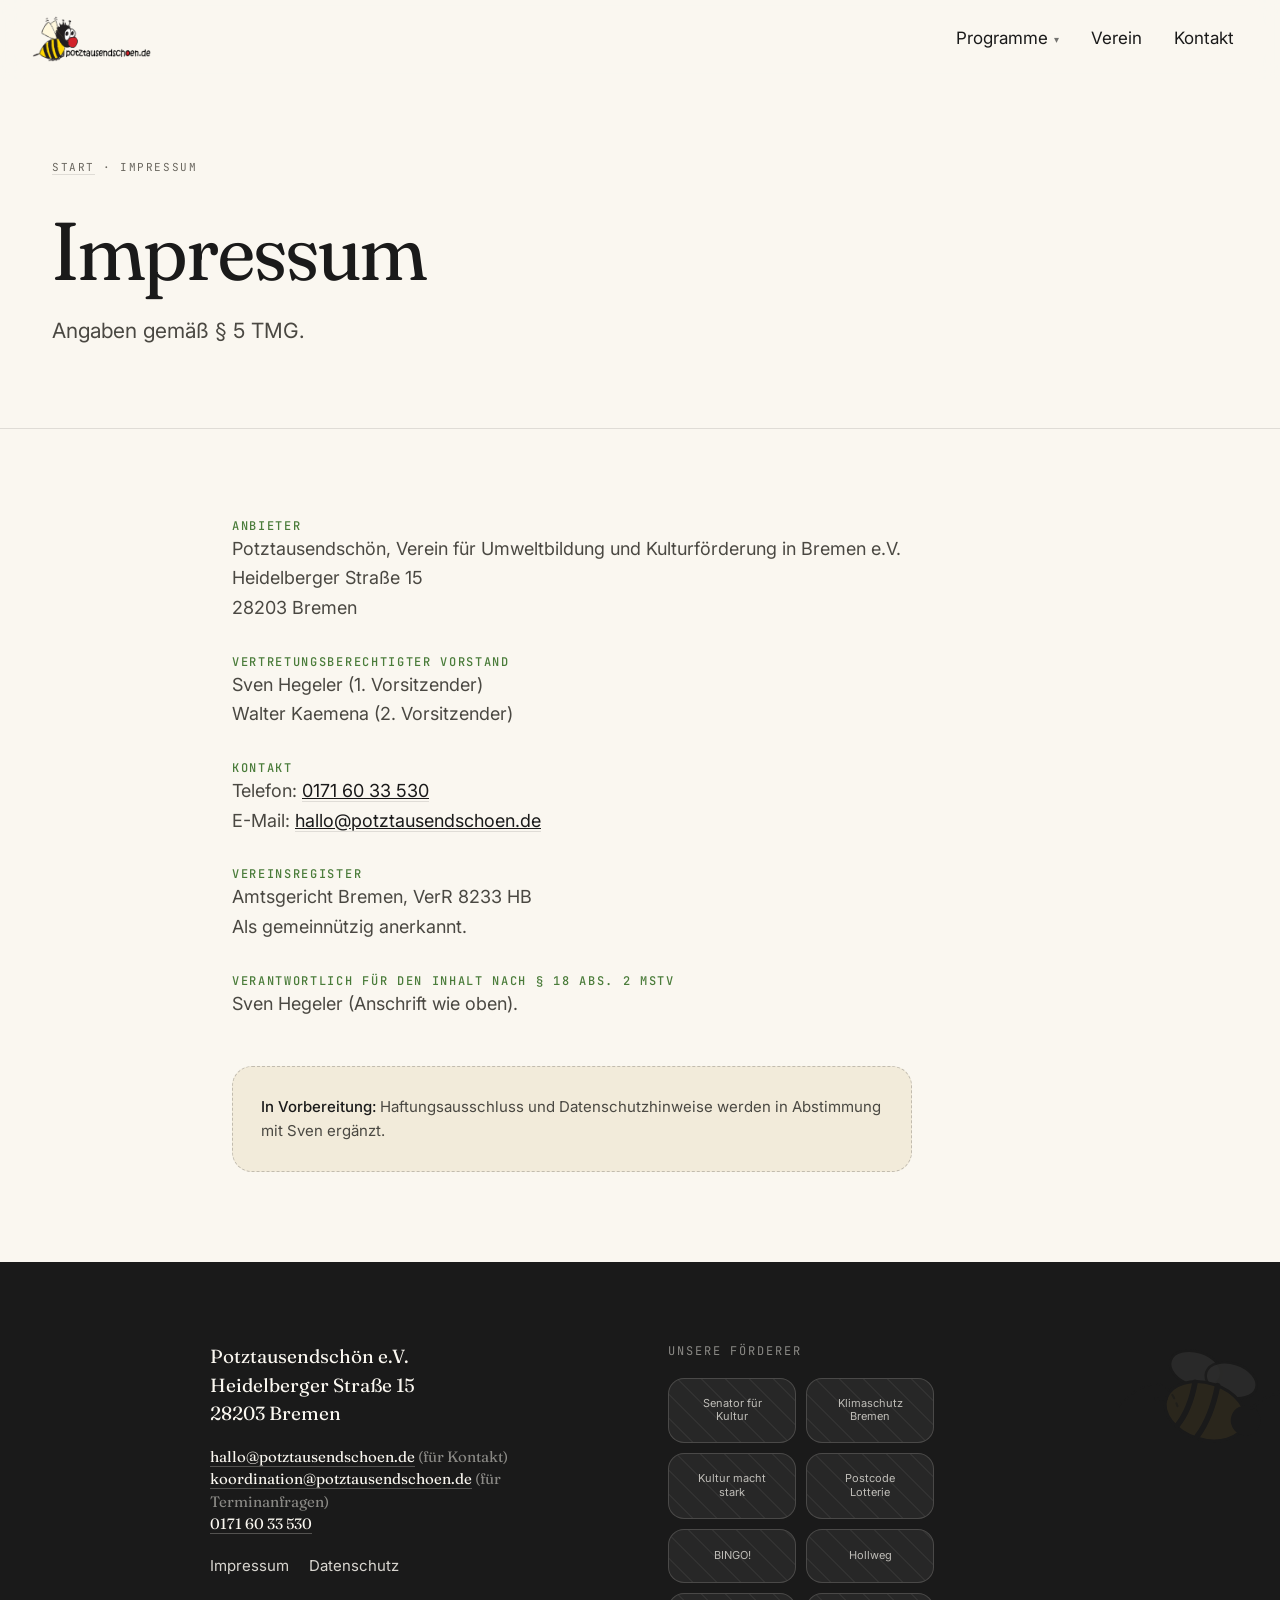
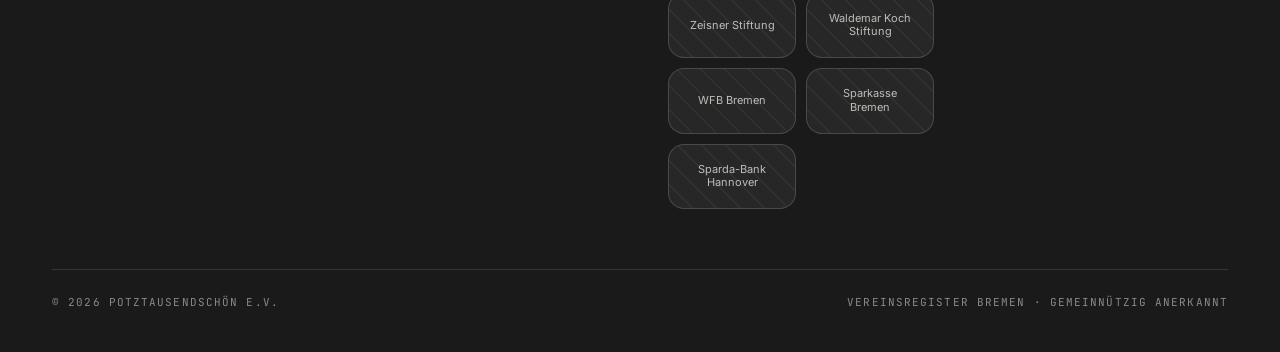
==== impressum.html @ cedcde89 "Initial deploy — Potztausendschön website" ====
<!doctype html>
<html lang="de">
<head>
<meta charset="utf-8" />
<meta name="viewport" content="width=device-width,initial-scale=1" />
<title>Impressum · Potztausendschön e.V.</title>
<meta name="description" content="Angaben gemäß § 5 TMG. Potztausendschön e.V., Bremen." />
<link rel="preconnect" href="https://fonts.googleapis.com" />
<link rel="preconnect" href="https://fonts.gstatic.com" crossorigin />
<link href="https://fonts.googleapis.com/css2?family=Fraunces:opsz,wght,SOFT,WONK@9..144,300..700,30..100,0..1&family=Inter:wght@300;400;500;600&family=JetBrains+Mono:wght@400;500&display=swap" rel="stylesheet" />
<link rel="stylesheet" href="style.css" />
</head>
<body>

<svg width="0" height="0" style="position:absolute" aria-hidden="true">
  <defs>
    <symbol id="bee" viewBox="0 0 100 80">
      <g class="wing">
        <ellipse cx="38" cy="28" rx="14" ry="9" fill="#FAF7F0" stroke="#1A1A1A" stroke-width="1.4" opacity="0.85"/>
        <ellipse cx="58" cy="28" rx="14" ry="9" fill="#FAF7F0" stroke="#1A1A1A" stroke-width="1.4" opacity="0.85"/>
      </g>
      <ellipse cx="50" cy="48" rx="22" ry="15" fill="#E8B43A" stroke="#1A1A1A" stroke-width="1.6"/>
      <path d="M40 35 Q42 50 38 60" stroke="#1A1A1A" stroke-width="3" fill="none" stroke-linecap="round"/>
      <path d="M52 33 Q54 50 50 62" stroke="#1A1A1A" stroke-width="3" fill="none" stroke-linecap="round"/>
      <circle cx="72" cy="46" r="8" fill="#1A1A1A"/>
      <path d="M73 39 Q78 30 82 28" stroke="#1A1A1A" stroke-width="1.4" fill="none" stroke-linecap="round"/>
      <circle cx="83" cy="27" r="1.6" fill="#1A1A1A"/>
      <path d="M28 48 L23 50" stroke="#1A1A1A" stroke-width="2" stroke-linecap="round"/>
      <path d="M5 60 Q20 30 35 50" stroke="#1A1A1A" stroke-width="1.2" fill="none" stroke-dasharray="2 3" stroke-linecap="round" opacity="0.6"/>
    </symbol>
    <pattern id="hex-pattern" x="0" y="0" width="56" height="48.5" patternUnits="userSpaceOnUse">
      <polygon points="28,0 56,16 56,48 28,64 0,48 0,16" fill="none" stroke="currentColor" stroke-width="1"/>
    </pattern>
    <symbol id="logo-mark" viewBox="0 0 38 42">
      <polygon points="19,2 35,11 35,31 19,40 3,31 3,11" fill="#E8B43A" stroke="#1A1A1A" stroke-width="1.5"/>
      <polygon points="19,9 28,14 28,28 19,33 10,28 10,14" fill="none" stroke="#1A1A1A" stroke-width="1.2"/>
      <circle cx="19" cy="21" r="3" fill="#4A7C3A"/>
    </symbol>
  </defs>
</svg>

<nav class="nav" id="nav">
  <div class="nav-inner">
    <a href="index.html#top" class="brand">
      <img class="brand-logo" src="assets/logo-biene.png" alt="Potztausendschön e.V. · Bremen" />
    </a>
    <button class="nav-burger" aria-label="Menü öffnen" id="burger"><span></span></button>
    <div class="nav-links" id="navLinks">
      <div class="nav-dropdown" id="progDropdown">
        <button aria-haspopup="true" aria-expanded="false">
          Programme <span class="caret">▾</span>
        </button>
        <div class="dropdown-menu">
          <a href="index.html#naturtheatertage"><span class="dd-title">Naturtheatertage</span><span class="dd-sub">Umwelttheater für Grundschulen</span></a>
          <a href="index.html#nashorntheater"><span class="dd-title">Nashorntheater</span><span class="dd-sub">Theater &amp; Sprachförderung für die Kita</span></a>
          <a href="index.html#theatergarten"><span class="dd-title">Theatergarten</span><span class="dd-sub">Spielort im LichtLuftBad</span></a>
          <a href="index.html#bienenkoenigin"><span class="dd-title">Bienenkönigin</span><span class="dd-sub">Neues Stück, in Vorbereitung</span></a>
          <a href="index.html#bienentheater"><span class="dd-title">Bienentheater</span><span class="dd-sub">Umwelttheater für Grundschulen</span></a>
          <a href="index.html#geschichtenzeit"><span class="dd-title">Geschichtenzeit</span><span class="dd-sub">Erzähltheater für die Kita</span></a>
        </div>
      </div>
      <a href="index.html#verein">Verein</a>
      <a href="index.html#kontakt">Kontakt</a>
    </div>
  </div>
</nav>

<section class="page-intro">
  <div class="container">
    <div class="crumbs"><a href="index.html">Start</a> · Impressum</div>
    <h1>Impressum</h1>
    <p class="sub">Angaben gemäß § 5 TMG.</p>
  </div>
</section>

<section>
  <div class="container-narrow">
    <div class="prose">
      <h3 style="font-family:'JetBrains Mono',monospace;font-size:12px;letter-spacing:0.14em;text-transform:uppercase;color:var(--meadow);font-weight:500;margin-top:0">Anbieter</h3>
      <p style="font-size:18px">
        Potztausendschön, Verein für Umweltbildung und Kulturförderung in Bremen e.V.<br/>
        Heidelberger Straße 15<br/>
        28203 Bremen
      </p>

      <h3 style="font-family:'JetBrains Mono',monospace;font-size:12px;letter-spacing:0.14em;text-transform:uppercase;color:var(--meadow);font-weight:500;margin-top:32px">Vertretungsberechtigter Vorstand</h3>
      <p style="font-size:18px">
        Sven Hegeler (1. Vorsitzender)<br/>
        Walter Kaemena (2. Vorsitzender)
      </p>

      <h3 style="font-family:'JetBrains Mono',monospace;font-size:12px;letter-spacing:0.14em;text-transform:uppercase;color:var(--meadow);font-weight:500;margin-top:32px">Kontakt</h3>
      <p style="font-size:18px">
        Telefon: <a href="tel:+4901716033530" style="color:var(--ink);border-bottom:1px solid var(--line)">0171 60 33 530</a><br/>
        E-Mail: <a href="mailto:hallo@potztausendschoen.de" style="color:var(--ink);border-bottom:1px solid var(--line)">hallo@potztausendschoen.de</a>
      </p>

      <h3 style="font-family:'JetBrains Mono',monospace;font-size:12px;letter-spacing:0.14em;text-transform:uppercase;color:var(--meadow);font-weight:500;margin-top:32px">Vereinsregister</h3>
      <p style="font-size:18px">
        Amtsgericht Bremen, VerR 8233 HB<br/>
        Als gemeinnützig anerkannt.
      </p>

      <h3 style="font-family:'JetBrains Mono',monospace;font-size:12px;letter-spacing:0.14em;text-transform:uppercase;color:var(--meadow);font-weight:500;margin-top:32px">Verantwortlich für den Inhalt nach § 18 Abs. 2 MStV</h3>
      <p style="font-size:18px">
        Sven Hegeler (Anschrift wie oben).
      </p>

      <div class="notice" style="margin-top:48px">
        <strong>In Vorbereitung:</strong> Haftungsausschluss und Datenschutzhinweise werden in Abstimmung mit Sven ergänzt.
      </div>
    </div>
  </div>
</section>


<footer>
  <svg class="footer-bee"><use href="#bee"/></svg>
  <div class="container">
    <div class="footer-grid" style="grid-template-columns:1fr 1fr;align-items:start;max-width:860px;margin:0 auto 60px;gap:56px">
      <div>
        <address style="font-family:'Fraunces',serif;font-style:normal;font-size:19px;line-height:1.5;color:var(--cream)">
          Potztausendschön e.V.<br/>
          Heidelberger Straße 15<br/>
          28203 Bremen
        </address>
        <p style="margin-top:18px;font-size:15px;color:rgba(250,247,240,0.78)">
          <a href="mailto:hallo@potztausendschoen.de" style="color:var(--cream);text-decoration:none;border-bottom:1px solid rgba(250,247,240,0.25)">hallo@potztausendschoen.de</a> <span style="color:rgba(250,247,240,0.5)">(für Kontakt)</span><br/>
          <a href="mailto:koordination@potztausendschoen.de" style="color:var(--cream);text-decoration:none;border-bottom:1px solid rgba(250,247,240,0.25)">koordination@potztausendschoen.de</a> <span style="color:rgba(250,247,240,0.5)">(für Terminanfragen)</span><br/>
          <a href="tel:+4901716033530" style="color:var(--cream);text-decoration:none;border-bottom:1px solid rgba(250,247,240,0.25)">0171 60 33 530</a>
        </p>
        <div class="footer-links" style="flex-direction:row;gap:20px;margin-top:18px">
          <a href="impressum.html">Impressum</a>
          <a href="datenschutz.html">Datenschutz</a>
        </div>
      </div>
      <div>
        <div class="sponsors sponsors--footer" style="padding:0">
          <div class="sp-label" style="text-align:left;color:rgba(250,247,240,0.5);margin-bottom:16px">Unsere Förderer</div>
          <div class="sp-grid" style="justify-content:flex-start">
            <div class="sp-logo"><span>Senator für Kultur</span></div>
            <div class="sp-logo"><span>Klimaschutz Bremen</span></div>
            <div class="sp-logo"><span>Kultur macht stark</span></div>
            <div class="sp-logo"><span>Postcode Lotterie</span></div>
            <div class="sp-logo"><span>BINGO!</span></div>
            <div class="sp-logo"><span>Hollweg</span></div>
            <div class="sp-logo"><span>Zeisner Stiftung</span></div>
            <div class="sp-logo"><span>Waldemar Koch Stiftung</span></div>
            <div class="sp-logo"><span>WFB Bremen</span></div>
            <div class="sp-logo"><span>Sparkasse Bremen</span></div>
            <div class="sp-logo"><span>Sparda-Bank Hannover</span></div>
          </div>
        </div>
      </div>
    </div>
    <div class="footer-bottom">
      <span>© 2026 Potztausendschön e.V.</span>
      <span>Vereinsregister Bremen · gemeinnützig anerkannt</span>
    </div>
  </div>
</footer>

<script>
  const nav = document.getElementById('nav');
  const onScroll = () => nav.classList.toggle('scrolled', window.scrollY > 8);
  window.addEventListener('scroll', onScroll, { passive: true });
  onScroll();
  const burger = document.getElementById('burger');
  const navLinks = document.getElementById('navLinks');
  burger && burger.addEventListener('click', () => navLinks.classList.toggle('open'));
  const dd = document.getElementById('progDropdown');
  if (dd) {
    const btn = dd.querySelector('button');
    btn.addEventListener('click', (e) => {
      e.stopPropagation();
      dd.classList.toggle('open');
      btn.setAttribute('aria-expanded', dd.classList.contains('open'));
    });
    document.addEventListener('click', (e) => {
      if (!dd.contains(e.target)) { dd.classList.remove('open'); btn.setAttribute('aria-expanded','false'); }
    });
  }
</script>
</body>
</html>
---- style.css ----
/* ====== Potztausendschön e.V. ====== */
:root{
  --honey:#E8B43A;
  --honey-deep:#C8951F;
  --meadow:#4A7C3A;
  --meadow-deep:#2F5325;
  --terracotta:#C97D5D;
  --terracotta-deep:#A65B3E;
  --cream:#FAF7F0;
  --cream-warm:#F2EBDA;
  --cream-deep:#E9E0C8;
  --ink:#1A1A1A;
  --ink-soft:#4A4842;
  --ink-mute:#6A675F;
  --line:rgba(26,26,26,0.12);
}
*{box-sizing:border-box}
html,body{margin:0;padding:0}
html{scroll-behavior:smooth;scroll-padding-top:90px}
body{
  font-family:"Inter",system-ui,sans-serif;
  background:var(--cream);
  color:var(--ink);
  font-size:17px;
  line-height:1.6;
  -webkit-font-smoothing:antialiased;
  overflow-x:hidden;
}
h1,h2,h3,h4{font-family:"Fraunces",Georgia,serif;font-weight:400;letter-spacing:-0.01em;margin:0;text-wrap:balance}
h1{font-size:clamp(40px,6.4vw,84px);line-height:1.02;font-variation-settings:"SOFT" 60,"WONK" 1}
h2{font-size:clamp(32px,4vw,52px);line-height:1.08}
h3{font-size:24px;line-height:1.25}
h4{font-size:18px;line-height:1.3}
p{margin:0 0 1em 0;color:var(--ink-soft);text-wrap:pretty}
a{color:inherit}
em{font-style:italic;color:var(--meadow);font-variation-settings:"SOFT" 100,"WONK" 1}
.mono{font-family:"JetBrains Mono",monospace;font-size:12px;letter-spacing:0.08em;text-transform:uppercase}
.container{max-width:1240px;margin:0 auto;padding:0 32px}
.container-narrow{max-width:880px;margin:0 auto;padding:0 32px}
@media (max-width:560px){.container,.container-narrow{padding:0 22px}}

/* ============ NAV ============ */
.nav{
  position:sticky;top:0;z-index:50;
  backdrop-filter:blur(14px);
  background:rgba(250,247,240,0.86);
  border-bottom:1px solid transparent;
  transition:border-color .3s,background .3s;
}
.nav.scrolled{border-bottom-color:var(--line)}
.nav-inner{
  display:flex;align-items:center;justify-content:space-between;
  padding:16px 32px;max-width:1280px;margin:0 auto;gap:24px;
}
.brand{display:flex;align-items:center;gap:12px;text-decoration:none;color:var(--ink);flex-shrink:0}
.brand-mark{width:36px;height:40px;flex-shrink:0}
.brand-logo{height:46px;width:auto;display:block;flex-shrink:0}
@media (max-width:560px){.brand-logo{height:38px}}
.brand-text{display:flex;flex-direction:column;line-height:1}
.brand-name{font-family:"Fraunces",serif;font-size:19px;letter-spacing:-0.01em}
.brand-sub{font-family:"JetBrains Mono",monospace;font-size:10px;letter-spacing:0.14em;text-transform:uppercase;color:var(--ink-soft);margin-top:3px}
.nav-links{display:flex;gap:4px;align-items:center}
.nav-links > a, .nav-dropdown > button{
  text-decoration:none;padding:8px 14px;border-radius:999px;
  font-size:14px;color:var(--ink);transition:background .2s;
  background:transparent;border:none;font:inherit;cursor:pointer;
  display:inline-flex;align-items:center;gap:6px;
}
.nav-links > a:hover, .nav-dropdown > button:hover, .nav-dropdown.open > button{background:var(--cream-warm)}
.nav-links a.current{color:var(--meadow-deep)}
.nav-links a.current::before{content:"";display:inline-block;width:5px;height:5px;border-radius:50%;background:var(--honey);margin-right:8px;vertical-align:middle}

.nav-cta{
  background:var(--terracotta)!important;color:var(--cream)!important;
  padding:10px 18px!important;border-radius:999px!important;
  transition:background .2s!important;
}
.nav-cta:hover{background:var(--terracotta-deep)!important}

.nav-dropdown{position:relative}
.nav-dropdown > button .caret{font-size:10px;opacity:0.6;transition:transform .2s}
.nav-dropdown.open > button .caret{transform:rotate(180deg)}
.dropdown-menu{
  position:absolute;top:calc(100% + 8px);left:0;
  background:var(--cream);
  border:1px solid var(--line);
  border-radius:18px;
  padding:10px;
  min-width:280px;
  box-shadow:0 20px 40px -16px rgba(26,26,26,0.18);
  display:none;
  z-index:60;
}
.nav-dropdown.open .dropdown-menu{display:block}
.dropdown-menu a{
  display:flex;flex-direction:column;gap:2px;
  text-decoration:none;color:var(--ink);
  padding:12px 14px;border-radius:12px;
  transition:background .2s;
}
.dropdown-menu a:hover{background:var(--cream-warm)}
.dropdown-menu a .dd-title{font-family:"Fraunces",serif;font-size:17px;line-height:1.2}
.dropdown-menu a .dd-sub{font-size:12px;color:var(--ink-mute);line-height:1.3}

/* Mobile nav */
.nav-burger{
  display:none;background:none;border:none;
  width:42px;height:42px;border-radius:999px;
  cursor:pointer;align-items:center;justify-content:center;
}
.nav-burger span{display:block;width:22px;height:2px;background:var(--ink);position:relative}
.nav-burger span::before, .nav-burger span::after{
  content:"";position:absolute;width:22px;height:2px;background:var(--ink);left:0;
}
.nav-burger span::before{top:-7px}.nav-burger span::after{top:7px}

@media (max-width:960px){
  .nav-links{
    position:absolute;top:100%;left:0;right:0;
    flex-direction:column;align-items:stretch;
    background:var(--cream);
    border-bottom:1px solid var(--line);
    padding:14px 20px 22px;gap:2px;
    display:none;
  }
  .nav-links.open{display:flex}
  .nav-links > a, .nav-dropdown > button{
    padding:14px 16px;border-radius:12px;font-size:16px;justify-content:flex-start;width:100%;
  }
  .nav-cta{justify-content:center;margin-top:8px}
  .dropdown-menu{
    position:static;display:none;box-shadow:none;border:none;background:transparent;
    padding:0 0 0 12px;min-width:0;margin:4px 0;
  }
  .nav-dropdown.open .dropdown-menu{display:block}
  .nav-burger{display:inline-flex}
}

/* ============ BUTTONS ============ */
.btn{
  display:inline-flex;align-items:center;gap:10px;
  padding:14px 24px;border-radius:999px;
  font-size:15px;font-weight:500;text-decoration:none;
  transition:transform .2s,background .2s,color .2s,border-color .2s;
  border:none;cursor:pointer;font-family:inherit;
}
.btn-primary{background:var(--terracotta);color:var(--cream)}
.btn-primary:hover{background:var(--terracotta-deep);transform:translateY(-2px)}
.btn-meadow{background:var(--meadow);color:var(--cream)}
.btn-meadow:hover{background:var(--meadow-deep);transform:translateY(-2px)}
.btn-ghost{background:transparent;color:var(--ink);border:1px solid var(--ink)}
.btn-ghost:hover{background:var(--ink);color:var(--cream)}
.btn-honey{background:var(--honey);color:var(--ink)}
.btn-honey:hover{background:var(--honey-deep);color:var(--cream)}
.btn .arr{transition:transform .2s}
.btn:hover .arr{transform:translateX(3px)}

/* ============ SECTION HEADERS ============ */
section{padding:90px 0;position:relative}
@media (max-width:760px){section{padding:64px 0}}
.sec-head{display:grid;grid-template-columns:auto 1fr;gap:60px;align-items:start;margin-bottom:56px}
.sec-head .num-tag{
  font-family:"JetBrains Mono",monospace;font-size:12px;letter-spacing:0.14em;
  color:var(--meadow);white-space:nowrap;padding-top:14px;
  display:flex;align-items:center;gap:14px;
}
.sec-head .num-tag::before{content:"";width:28px;height:1px;background:var(--meadow)}
.sec-head .lead{max-width:600px;margin-top:20px;font-size:18px;line-height:1.55}
@media (max-width:720px){.sec-head{grid-template-columns:1fr;gap:14px;margin-bottom:36px}}

/* ============ PAGE INTRO (per page hero) ============ */
.page-intro{
  padding:80px 0 60px;
  position:relative;
  border-bottom:1px solid var(--line);
}
.page-intro .eyebrow{
  display:inline-flex;align-items:center;gap:10px;
  padding:6px 14px;border-radius:999px;background:var(--cream-warm);margin-bottom:24px;
}
.page-intro .eyebrow .dot{width:8px;height:8px;border-radius:50%;background:var(--meadow)}
.page-intro h1{max-width:14ch;margin-bottom:24px}
.page-intro .sub{font-size:21px;line-height:1.45;color:var(--ink-soft);max-width:52ch}
.page-intro .crumbs{font-family:"JetBrains Mono",monospace;font-size:11px;letter-spacing:0.14em;text-transform:uppercase;color:var(--ink-mute);margin-bottom:32px}
.page-intro .crumbs a{text-decoration:none;color:inherit;border-bottom:1px solid var(--line)}

/* ============ WABE DIVIDER ============ */
.wabe-divider{
  height:48px;background-repeat:repeat-x;background-position:center;
  background-size:auto 48px;
  opacity:0.5;
  margin:0;
}

/* ============ PROSE ============ */
.prose{max-width:680px}
.prose p{font-size:18px;line-height:1.65;margin-bottom:1.1em}
.prose p:first-child{font-size:20px}
.prose strong{color:var(--ink);font-weight:500}

/* ============ FACT BOX ============ */
.fact-box{
  background:var(--cream-warm);border-radius:24px;padding:36px 36px;
  border:1px solid var(--line);
}
.fact-box h4{
  font-family:"JetBrains Mono",monospace;font-size:11px;letter-spacing:0.14em;text-transform:uppercase;
  color:var(--meadow-deep);margin-bottom:20px;font-weight:500;
}
.fact-box dl{display:grid;grid-template-columns:140px 1fr;gap:14px 24px;margin:0}
.fact-box dt{font-family:"JetBrains Mono",monospace;font-size:11px;letter-spacing:0.1em;text-transform:uppercase;color:var(--ink-mute);padding-top:4px}
.fact-box dd{margin:0;font-family:"Fraunces",serif;font-size:18px;line-height:1.4;color:var(--ink)}
@media (max-width:560px){.fact-box{padding:28px 24px}.fact-box dl{grid-template-columns:1fr;gap:4px 0}.fact-box dt{padding-top:14px}.fact-box dt:first-of-type{padding-top:0}}

/* ============ PHOTO PLACEHOLDER ============ */
.photo-ph{
  position:relative;
  border-radius:24px;overflow:hidden;
  background:var(--cream-warm);
  border:1px solid var(--line);
  display:flex;align-items:center;justify-content:center;
  aspect-ratio:4/3;
  min-height:200px;
}
.photo-ph::before{
  content:"";position:absolute;inset:0;
  background-image:repeating-linear-gradient(45deg,transparent 0 16px,rgba(26,26,26,0.04) 16px 17px);
}
.photo-ph .tag{
  position:relative;z-index:2;
  font-family:"JetBrains Mono",monospace;font-size:11px;letter-spacing:0.12em;text-transform:uppercase;
  color:var(--ink-mute);text-align:center;padding:16px 20px;
  background:rgba(250,247,240,0.85);border-radius:999px;
}
.photo-ph.honey{background:var(--honey)}
.photo-ph.honey .tag{background:rgba(26,26,26,0.08);color:var(--ink)}
.photo-ph.meadow{background:var(--meadow)}
.photo-ph.meadow .tag{background:rgba(250,247,240,0.16);color:var(--cream)}
.photo-ph.tall{aspect-ratio:4/5}
.photo-ph.wide{aspect-ratio:16/9}
.photo-ph.square{aspect-ratio:1/1}
.photo-ph.circle{border-radius:50%;aspect-ratio:1/1}

/* ============ FOOTER ============ */
footer{
  background:var(--ink);color:var(--cream);
  padding:80px 0 40px;
  position:relative;overflow:hidden;
  margin-top:0;
}
footer .container{position:relative;z-index:2}
.footer-grid{
  display:grid;grid-template-columns:1.4fr 1fr 1fr;gap:60px;
  margin-bottom:60px;
}
@media (max-width:820px){.footer-grid{grid-template-columns:1fr 1fr;gap:40px}}
@media (max-width:520px){.footer-grid{grid-template-columns:1fr}}
.footer-grid h4{
  font-family:"JetBrains Mono",monospace;font-size:11px;letter-spacing:0.14em;text-transform:uppercase;
  color:rgba(250,247,240,0.55);margin:0 0 18px;font-weight:500;
}
.footer-grid p, .footer-grid address{
  font-family:"Fraunces",serif;font-style:normal;
  font-size:19px;line-height:1.5;color:var(--cream);margin:0;
}
.footer-grid a{color:var(--cream);text-decoration:none;border-bottom:1px solid rgba(250,247,240,0.18);transition:border-color .2s}
.footer-grid a:hover{border-bottom-color:var(--honey)}
.footer-links{display:flex;flex-direction:column;gap:10px}
.footer-links a{border-bottom:none;color:rgba(250,247,240,0.85);font-family:"Inter",sans-serif;font-size:15px;font-style:normal}
.footer-links a:hover{color:var(--honey)}
.footer-bottom{
  border-top:1px solid rgba(250,247,240,0.12);
  padding-top:24px;
  display:flex;justify-content:space-between;align-items:center;gap:16px;flex-wrap:wrap;
  font-family:"JetBrains Mono",monospace;font-size:11px;letter-spacing:0.1em;color:rgba(250,247,240,0.5);text-transform:uppercase;
}
.footer-bee{
  position:absolute;right:-30px;top:60px;
  width:200px;opacity:0.08;transform:rotate(18deg);pointer-events:none;
}

/* ============ UTILITIES ============ */
.split-2{display:grid;grid-template-columns:1fr 1fr;gap:60px;align-items:start}
.split-2--center{align-items:center}
@media (max-width:820px){.split-2{grid-template-columns:1fr;gap:40px}}

.grid-3{display:grid;grid-template-columns:repeat(3,1fr);gap:24px}
@media (max-width:920px){.grid-3{grid-template-columns:repeat(2,1fr)}}
@media (max-width:600px){.grid-3{grid-template-columns:1fr}}

.grid-4{display:grid;grid-template-columns:repeat(4,1fr);gap:20px}
@media (max-width:960px){.grid-4{grid-template-columns:repeat(2,1fr)}}
@media (max-width:520px){.grid-4{grid-template-columns:1fr}}

.tag-chip{
  display:inline-flex;align-items:center;gap:6px;
  font-family:"JetBrains Mono",monospace;font-size:10px;letter-spacing:0.14em;text-transform:uppercase;
  padding:5px 12px;border-radius:999px;background:var(--cream-warm);color:var(--ink-soft);
}
.tag-chip.honey{background:rgba(232,180,58,0.18);color:var(--honey-deep)}
.tag-chip.meadow{background:rgba(74,124,58,0.14);color:var(--meadow-deep)}
.tag-chip.terra{background:rgba(201,125,93,0.16);color:var(--terracotta-deep)}

.card{
  background:var(--cream);border:1px solid var(--line);
  border-radius:24px;padding:28px;
  display:flex;flex-direction:column;gap:14px;
  transition:transform .3s,border-color .3s,box-shadow .3s;
  text-decoration:none;color:inherit;
}
.card:hover{transform:translateY(-3px);border-color:var(--honey);box-shadow:0 20px 40px -22px rgba(26,26,26,0.18)}
.card h3{font-size:24px;line-height:1.15}
.card p{font-size:15px;margin:0;color:var(--ink-soft)}
.card .card-link{
  margin-top:auto;font-size:14px;font-weight:500;color:var(--meadow-deep);
  display:inline-flex;gap:6px;align-items:center;transition:gap .2s;
}
.card:hover .card-link{gap:10px}

/* Placeholder/Notice boxes */
.notice{
  background:var(--cream-warm);
  border:1px dashed rgba(26,26,26,0.22);
  border-radius:20px;
  padding:28px;
  color:var(--ink-soft);
  font-size:15px;
}
.notice strong{color:var(--ink);font-weight:500}

/* Pull quote */
.pullquote{
  font-family:"Fraunces",serif;
  font-size:clamp(22px,2.6vw,30px);
  line-height:1.35;color:var(--ink);
  border-left:3px solid var(--honey);
  padding:8px 0 8px 24px;
  margin:32px 0;
  font-variation-settings:"SOFT" 80;
}

/* Person card */
.person{
  display:flex;flex-direction:column;gap:14px;
  text-align:center;
}
.person .avatar{
  width:140px;height:140px;border-radius:50%;
  background:var(--cream-warm);border:1px solid var(--line);
  margin:0 auto;position:relative;overflow:hidden;
  display:flex;align-items:center;justify-content:center;
}
.person .avatar::before{
  content:"";position:absolute;inset:0;
  background-image:repeating-linear-gradient(45deg,transparent 0 12px,rgba(26,26,26,0.04) 12px 13px);
}
.person .avatar .ph-tag{
  position:relative;font-family:"JetBrains Mono",monospace;font-size:9px;letter-spacing:0.1em;text-transform:uppercase;color:var(--ink-mute);
  background:rgba(250,247,240,0.9);border-radius:999px;padding:4px 10px;
}
.person h4{font-size:20px;font-family:"Fraunces",serif}
.person .role{font-size:13px;color:var(--ink-mute);margin-top:-8px}

/* ============ ONE-PAGE PROGRAM SECTIONS ============ */
html{scroll-padding-top:96px}
.prog-head{margin-bottom:40px;max-width:46ch}
.prog-head .kicker{
  font-family:"JetBrains Mono",monospace;font-size:12px;letter-spacing:0.16em;text-transform:uppercase;
  color:var(--meadow);display:flex;align-items:center;gap:14px;margin-bottom:18px;
}
.prog-head .kicker::before{content:"";width:30px;height:1px;background:var(--meadow)}
.prog-head h2{font-size:clamp(34px,4.4vw,56px);line-height:1.04;margin-bottom:14px}
.prog-head .prog-sub{font-family:"Fraunces",serif;font-style:italic;font-size:clamp(19px,2.1vw,25px);color:var(--ink-soft);line-height:1.35}

/* ============ CAROUSEL ============ */
.carousel{position:relative;margin:8px 0 0}
.carousel-viewport{overflow:hidden;border-radius:24px}
.carousel-track{display:flex;gap:16px;transition:transform .5s cubic-bezier(.4,.0,.2,1)}
.carousel-slide{min-width:calc((100% - 32px)/3);box-sizing:border-box}
.carousel-slide .photo-ph{aspect-ratio:4/3;border-radius:18px;margin:0}
.carousel-slide .cphoto{width:100%;aspect-ratio:4/3;object-fit:cover;display:block;border-radius:18px;border:1px solid var(--line)}
@media (max-width:760px){.carousel-slide{min-width:100%}}
.carousel-btn{
  position:absolute;top:50%;transform:translateY(-50%);
  width:52px;height:52px;border-radius:50%;border:1px solid var(--line);
  background:rgba(250,247,240,0.92);backdrop-filter:blur(6px);
  cursor:pointer;display:flex;align-items:center;justify-content:center;
  font-size:20px;color:var(--ink);z-index:3;transition:background .2s,transform .2s;
}
.carousel-btn:hover{background:var(--cream-warm)}
.carousel-btn.prev{left:16px}.carousel-btn.next{right:16px}
.carousel-btn:active{transform:translateY(-50%) scale(.94)}
.carousel-dots{display:flex;gap:9px;justify-content:center;margin-top:20px}
.carousel-dots button{
  width:9px;height:9px;border-radius:50%;border:none;cursor:pointer;
  background:var(--cream-deep);padding:0;transition:background .2s,transform .2s;
}
.carousel-dots button.active{background:var(--honey-deep);transform:scale(1.25)}
@media (max-width:560px){.carousel-btn{width:42px;height:42px;font-size:17px}.carousel-btn.prev{left:8px}.carousel-btn.next{right:8px}}

/* ============ VIDEO ROW ============ */
.video-row{display:grid;gap:24px;margin-top:32px}
.video-row.two{grid-template-columns:1fr 1fr}
@media (max-width:760px){.video-row.two{grid-template-columns:1fr}}
.video-ph{
  position:relative;aspect-ratio:16/9;border-radius:20px;overflow:hidden;
  background:var(--ink);border:1px solid var(--line);
  display:flex;align-items:center;justify-content:center;
}
.video-ph::before{
  content:"";position:absolute;inset:0;
  background-image:repeating-linear-gradient(45deg,transparent 0 18px,rgba(250,247,240,0.05) 18px 19px);
}
.video-ph .play{
  position:relative;z-index:2;width:66px;height:66px;border-radius:50%;
  background:rgba(250,247,240,0.14);border:1px solid rgba(250,247,240,0.4);
  display:flex;align-items:center;justify-content:center;
}
.video-ph .play::after{content:"";border-left:18px solid var(--cream);border-top:11px solid transparent;border-bottom:11px solid transparent;margin-left:4px}
.video-ph .vtag{
  position:absolute;left:18px;bottom:16px;z-index:2;
  font-family:"JetBrains Mono",monospace;font-size:10px;letter-spacing:0.12em;text-transform:uppercase;
  color:rgba(250,247,240,0.72);
}

/* ============ TEAM (flip cards) ============ */
.team-grid{display:grid;grid-template-columns:repeat(4,1fr);gap:20px;margin-top:8px}
@media (max-width:900px){.team-grid{grid-template-columns:repeat(3,1fr)}}
@media (max-width:620px){.team-grid{grid-template-columns:repeat(2,1fr)}}
.flip{perspective:1000px;cursor:pointer;aspect-ratio:3/4}
.flip-inner{position:relative;width:100%;height:100%;transition:transform .6s cubic-bezier(.4,.0,.2,1);transform-style:preserve-3d}
.flip:hover .flip-inner,.flip.flipped .flip-inner{transform:rotateY(180deg)}
.flip-face{
  position:absolute;inset:0;backface-visibility:hidden;-webkit-backface-visibility:hidden;
  border-radius:18px;border:1px solid var(--line);overflow:hidden;
  display:flex;flex-direction:column;justify-content:flex-end;padding:20px;
}
.flip-front{background:var(--cream)}
.flip-front h4{font-family:"Fraunces",serif;font-size:20px;line-height:1.15;margin-bottom:6px}
.flip-front .role{font-size:13px;color:var(--ink-soft);line-height:1.35}
.flip-front .hint{
  position:absolute;top:16px;right:16px;width:26px;height:26px;border-radius:50%;
  background:var(--cream-warm);display:flex;align-items:center;justify-content:center;font-size:13px;color:var(--ink-mute);
}
.flip-back{
  background:var(--cream-warm);transform:rotateY(180deg);
  align-items:center;justify-content:center;text-align:center;
}
.flip-back::before{
  content:"";position:absolute;inset:0;
  background-image:repeating-linear-gradient(45deg,transparent 0 14px,rgba(26,26,26,0.045) 14px 15px);
}
.flip-back .ph-tag{
  position:relative;z-index:2;font-family:"JetBrains Mono",monospace;font-size:10px;letter-spacing:0.1em;
  color:var(--ink-mute);background:rgba(250,247,240,0.9);border-radius:999px;padding:6px 12px;
}
.flip-back .bname{position:relative;z-index:2;margin-top:12px;font-family:"Fraunces",serif;font-size:16px}

/* ============ SPONSOR STRIP ============ */
.sponsors{padding:48px 0}
.sponsors .sp-label{
  font-family:"JetBrains Mono",monospace;font-size:12px;letter-spacing:0.16em;text-transform:uppercase;
  color:var(--ink-mute);text-align:center;margin-bottom:28px;
}
.sp-grid{display:flex;flex-wrap:wrap;gap:18px;justify-content:center;align-items:stretch}
.sp-logo{
  flex:0 1 200px;min-height:96px;border-radius:16px;
  background:var(--cream);border:1px solid var(--line);
  display:flex;align-items:center;justify-content:center;text-align:center;padding:18px 20px;
  position:relative;overflow:hidden;
}
.sp-logo::before{
  content:"";position:absolute;inset:0;
  background-image:repeating-linear-gradient(45deg,transparent 0 16px,rgba(26,26,26,0.035) 16px 17px);
}
.sp-logo span{
  position:relative;z-index:2;font-family:"Fraunces",serif;font-size:15px;line-height:1.25;color:var(--ink-soft);
}
.sponsors--hero .sp-logo{flex-basis:210px;min-height:104px}
.sponsors--prog .sp-logo{flex-basis:170px;min-height:78px}
.sponsors--prog .sp-logo span{font-size:13px}
.sponsors--footer .sp-grid{gap:10px}
.sponsors--footer .sp-logo{flex-basis:128px;min-height:54px;background:rgba(250,247,240,0.06);border-color:rgba(250,247,240,0.16)}
.sponsors--footer .sp-logo::before{background-image:repeating-linear-gradient(45deg,transparent 0 16px,rgba(250,247,240,0.05) 16px 17px)}
.sponsors--footer .sp-logo span{font-size:11px;color:rgba(250,247,240,0.72);font-family:"Inter",sans-serif}

/* ============ CONTACT (one-page) ============ */
.contact-rows{display:grid;grid-template-columns:repeat(2,1fr);gap:20px;margin-top:8px}
@media (max-width:680px){.contact-rows{grid-template-columns:1fr}}
.contact-mail{
  display:block;text-decoration:none;color:var(--ink);
  background:var(--cream);border:1px solid var(--line);border-radius:20px;padding:28px 30px;
  transition:border-color .2s,transform .2s;
}
.contact-mail:hover{border-color:var(--honey);transform:translateY(-2px)}
.contact-mail .for{font-family:"JetBrains Mono",monospace;font-size:11px;letter-spacing:0.14em;text-transform:uppercase;color:var(--meadow-deep);margin-bottom:10px}
.contact-mail .addr{font-family:"Fraunces",serif;font-size:clamp(20px,2.4vw,27px);line-height:1.2;word-break:break-word}
.contact-meta{margin-top:28px;font-size:16px;color:var(--ink-soft);line-height:1.7}
.contact-meta a{color:var(--meadow-deep);text-decoration:none}

/* ============ HERO ============ */
.hero{position:relative;padding:64px 0 30px;overflow:hidden}
.hero-grid{display:grid;grid-template-columns:1.15fr 0.85fr;gap:56px;align-items:center}
@media (max-width:920px){.hero-grid{grid-template-columns:1fr;gap:28px}}
.hero-name{
  font-family:"Fraunces",Georgia,serif;font-weight:400;
  font-size:clamp(30px,5.6vw,60px);line-height:1.02;letter-spacing:-0.015em;
  font-variation-settings:"SOFT" 60,"WONK" 1;color:var(--ink);margin:0;text-wrap:balance;
}
.hero-name .ev{color:var(--honey-deep)}
.hero-name .title-line{display:block;white-space:nowrap}
.hero-name .desc{display:block;margin-top:22px;font-size:clamp(18px,2.2vw,26px);line-height:1.3;color:var(--ink-soft);font-variation-settings:"SOFT" 90;white-space:normal}
.hero-bee{display:block;width:88%;max-width:430px;height:auto;margin:0 auto;filter:drop-shadow(0 18px 28px rgba(26,26,26,0.16));transform-origin:60% 75%;animation:beeFloat 3.2s ease-in-out infinite}
@keyframes beeFloat{
  0%{transform:translateY(0) rotate(-2.5deg)}
  25%{transform:translateY(-13px) rotate(1.5deg)}
  50%{transform:translateY(-20px) rotate(3.5deg)}
  75%{transform:translateY(-9px) rotate(0deg)}
  100%{transform:translateY(0) rotate(-2.5deg)}
}
@media (prefers-reduced-motion:reduce){.hero-bee{animation:beeFloatSoft 5s ease-in-out infinite}}
@keyframes beeFloatSoft{0%{transform:translateY(0) rotate(-1deg)}50%{transform:translateY(-9px) rotate(1.5deg)}100%{transform:translateY(0) rotate(-1deg)}}
@media (max-width:920px){.hero-bee{width:56%;max-width:300px}}

/* ============ WARUM (Foto-Intro) ============ */
.why-fig{margin:0}
.why-fig img{width:100%;height:auto;display:block;border-radius:20px;border:1px solid var(--line)}
.why-fig figcaption{font-family:"JetBrains Mono",monospace;font-size:10px;letter-spacing:0.1em;text-transform:uppercase;color:var(--ink-mute);margin-top:10px}
.why-top{display:grid;grid-template-columns:1.4fr 0.6fr;gap:40px;align-items:start;margin-bottom:22px}
.why-bottom{display:grid;grid-template-columns:1fr 1fr;gap:22px}
.why-bottom .why-fig img{aspect-ratio:3/2;object-fit:cover}
@media (max-width:760px){
  .why-top{grid-template-columns:1fr;gap:24px}
  .why-portrait img{max-height:60vh;width:auto;margin:0 auto}
  .why-bottom{grid-template-columns:1fr;gap:24px}
}

/* ============ VIDEO LAZY LOAD ============ */
.video-lazy { cursor:default }
.video-play-btn svg circle { transition: opacity .15s }
.video-play-btn:hover svg circle { opacity: .7 }
.video-play-btn:focus-visible { outline: 3px solid var(--honey); outline-offset: 4px; border-radius: 50% }
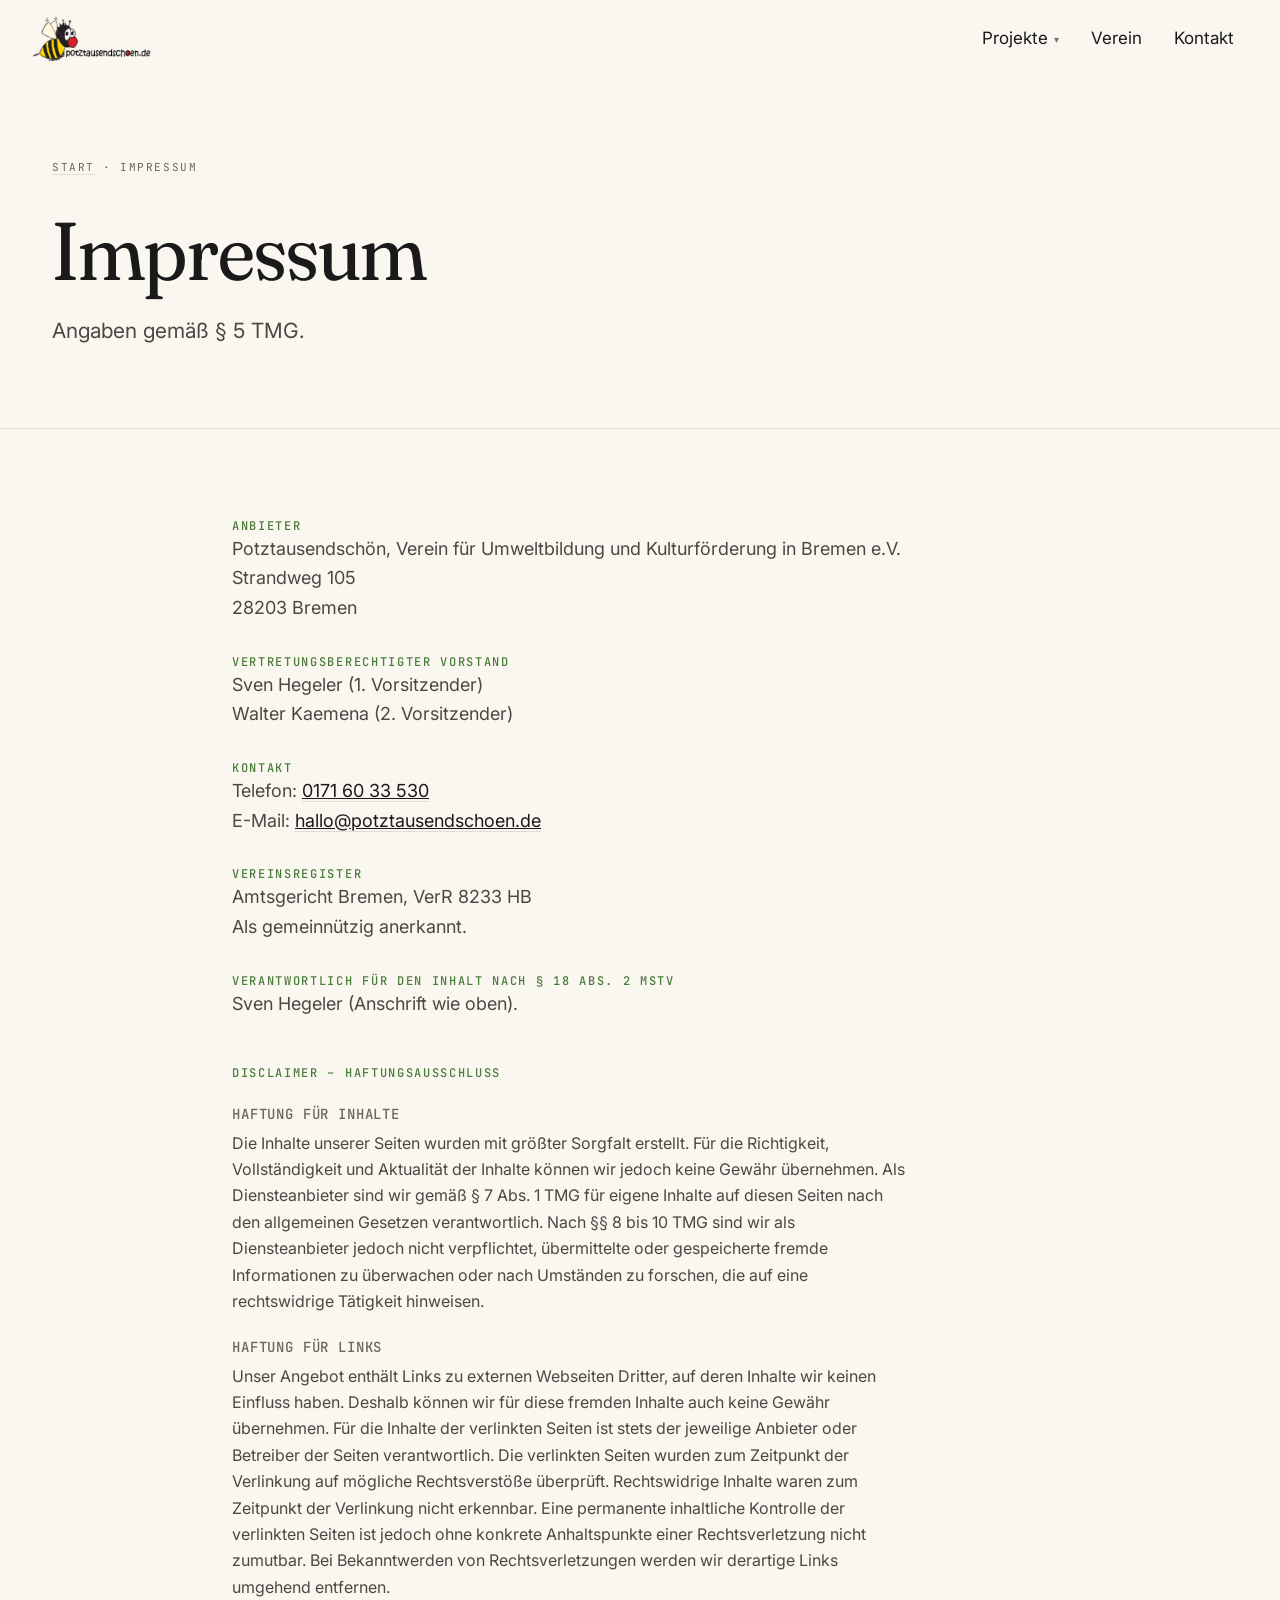
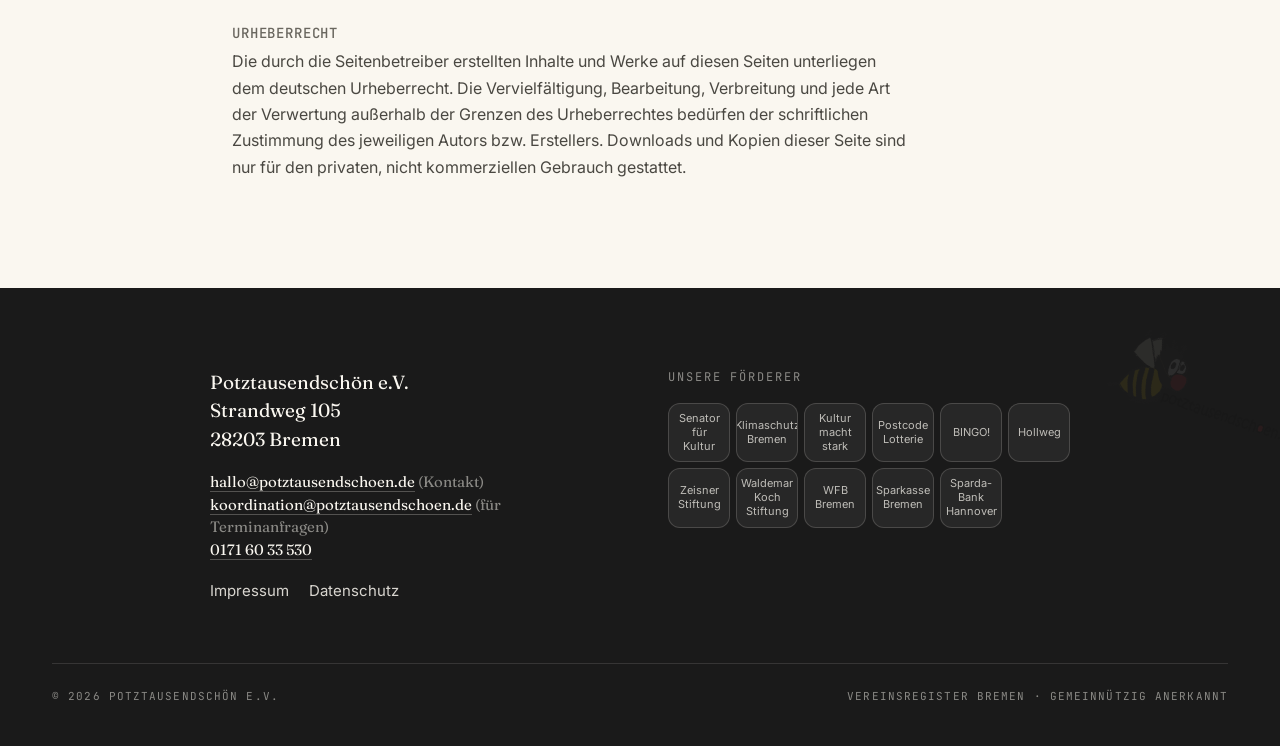
==== commit 8496b5da: "Design-Handoff: Flipkarten, Partner-Fotos, Sponsorenlogos, CSS-Korrekturen - Alle Partner-/Kooperati" ====
--- a/impressum.html
+++ b/impressum.html
@@ -48,7 +48,7 @@
     <div class="nav-links" id="navLinks">
       <div class="nav-dropdown" id="progDropdown">
         <button aria-haspopup="true" aria-expanded="false">
-          Programme <span class="caret">▾</span>
+          Projekte <span class="caret">▾</span>
         </button>
         <div class="dropdown-menu">
           <a href="index.html#naturtheatertage"><span class="dd-title">Naturtheatertage</span><span class="dd-sub">Umwelttheater für Grundschulen</span></a>
@@ -79,7 +79,7 @@
       <h3 style="font-family:'JetBrains Mono',monospace;font-size:12px;letter-spacing:0.14em;text-transform:uppercase;color:var(--meadow);font-weight:500;margin-top:0">Anbieter</h3>
       <p style="font-size:18px">
         Potztausendschön, Verein für Umweltbildung und Kulturförderung in Bremen e.V.<br/>
-        Heidelberger Straße 15<br/>
+        Strandweg 105<br/>
         28203 Bremen
       </p>
 
@@ -106,26 +106,33 @@
         Sven Hegeler (Anschrift wie oben).
       </p>
 
-      <div class="notice" style="margin-top:48px">
-        <strong>In Vorbereitung:</strong> Haftungsausschluss und Datenschutzhinweise werden in Abstimmung mit Sven ergänzt.
-      </div>
+      <h3 id="disclaimer" style="font-family:'JetBrains Mono',monospace;font-size:12px;letter-spacing:0.14em;text-transform:uppercase;color:var(--meadow);font-weight:500;margin-top:48px">Disclaimer – Haftungsausschluss</h3>
+
+      <h4 style="font-size:14px;font-family:'JetBrains Mono',monospace;letter-spacing:0.06em;text-transform:uppercase;color:var(--ink-mute);font-weight:500;margin-top:24px;margin-bottom:6px">Haftung für Inhalte</h4>
+      <p style="font-size:16px">Die Inhalte unserer Seiten wurden mit größter Sorgfalt erstellt. Für die Richtigkeit, Vollständigkeit und Aktualität der Inhalte können wir jedoch keine Gewähr übernehmen. Als Diensteanbieter sind wir gemäß § 7 Abs. 1 TMG für eigene Inhalte auf diesen Seiten nach den allgemeinen Gesetzen verantwortlich. Nach §§ 8 bis 10 TMG sind wir als Diensteanbieter jedoch nicht verpflichtet, übermittelte oder gespeicherte fremde Informationen zu überwachen oder nach Umständen zu forschen, die auf eine rechtswidrige Tätigkeit hinweisen.</p>
+
+      <h4 style="font-size:14px;font-family:'JetBrains Mono',monospace;letter-spacing:0.06em;text-transform:uppercase;color:var(--ink-mute);font-weight:500;margin-top:24px;margin-bottom:6px">Haftung für Links</h4>
+      <p style="font-size:16px">Unser Angebot enthält Links zu externen Webseiten Dritter, auf deren Inhalte wir keinen Einfluss haben. Deshalb können wir für diese fremden Inhalte auch keine Gewähr übernehmen. Für die Inhalte der verlinkten Seiten ist stets der jeweilige Anbieter oder Betreiber der Seiten verantwortlich. Die verlinkten Seiten wurden zum Zeitpunkt der Verlinkung auf mögliche Rechtsverstöße überprüft. Rechtswidrige Inhalte waren zum Zeitpunkt der Verlinkung nicht erkennbar. Eine permanente inhaltliche Kontrolle der verlinkten Seiten ist jedoch ohne konkrete Anhaltspunkte einer Rechtsverletzung nicht zumutbar. Bei Bekanntwerden von Rechtsverletzungen werden wir derartige Links umgehend entfernen.</p>
+
+      <h4 style="font-size:14px;font-family:'JetBrains Mono',monospace;letter-spacing:0.06em;text-transform:uppercase;color:var(--ink-mute);font-weight:500;margin-top:24px;margin-bottom:6px">Urheberrecht</h4>
+      <p style="font-size:16px">Die durch die Seitenbetreiber erstellten Inhalte und Werke auf diesen Seiten unterliegen dem deutschen Urheberrecht. Die Vervielfältigung, Bearbeitung, Verbreitung und jede Art der Verwertung außerhalb der Grenzen des Urheberrechtes bedürfen der schriftlichen Zustimmung des jeweiligen Autors bzw. Erstellers. Downloads und Kopien dieser Seite sind nur für den privaten, nicht kommerziellen Gebrauch gestattet.</p>
     </div>
   </div>
 </section>
 
 
 <footer>
-  <svg class="footer-bee"><use href="#bee"/></svg>
+  <img class="footer-bee" src="assets/logo-biene.png" alt="" aria-hidden="true" />
   <div class="container">
     <div class="footer-grid" style="grid-template-columns:1fr 1fr;align-items:start;max-width:860px;margin:0 auto 60px;gap:56px">
       <div>
         <address style="font-family:'Fraunces',serif;font-style:normal;font-size:19px;line-height:1.5;color:var(--cream)">
           Potztausendschön e.V.<br/>
-          Heidelberger Straße 15<br/>
+          Strandweg 105<br/>
           28203 Bremen
         </address>
         <p style="margin-top:18px;font-size:15px;color:rgba(250,247,240,0.78)">
-          <a href="mailto:hallo@potztausendschoen.de" style="color:var(--cream);text-decoration:none;border-bottom:1px solid rgba(250,247,240,0.25)">hallo@potztausendschoen.de</a> <span style="color:rgba(250,247,240,0.5)">(für Kontakt)</span><br/>
+          <a href="mailto:hallo@potztausendschoen.de" style="color:var(--cream);text-decoration:none;border-bottom:1px solid rgba(250,247,240,0.25)">hallo@potztausendschoen.de</a> <span style="color:rgba(250,247,240,0.5)">(Kontakt)</span><br/>
           <a href="mailto:koordination@potztausendschoen.de" style="color:var(--cream);text-decoration:none;border-bottom:1px solid rgba(250,247,240,0.25)">koordination@potztausendschoen.de</a> <span style="color:rgba(250,247,240,0.5)">(für Terminanfragen)</span><br/>
           <a href="tel:+4901716033530" style="color:var(--cream);text-decoration:none;border-bottom:1px solid rgba(250,247,240,0.25)">0171 60 33 530</a>
         </p>
--- a/style.css
+++ b/style.css
@@ -195,7 +195,6 @@
 /* ============ PROSE ============ */
 .prose{max-width:680px}
 .prose p{font-size:18px;line-height:1.65;margin-bottom:1.1em}
-.prose p:first-child{font-size:20px}
 .prose strong{color:var(--ink);font-weight:500}
 
 /* ============ FACT BOX ============ */
@@ -398,10 +397,29 @@
 .carousel-dots button.active{background:var(--honey-deep);transform:scale(1.25)}
 @media (max-width:560px){.carousel-btn{width:42px;height:42px;font-size:17px}.carousel-btn.prev{left:8px}.carousel-btn.next{right:8px}}
 
+/* ============ FILMSTRIP ============ */
+.filmstrip{display:flex;flex-direction:column;gap:8px;min-width:0}
+.filmstrip-main{border-radius:16px;overflow:hidden;position:relative}
+.filmstrip-btn{
+  position:absolute;top:50%;transform:translateY(-50%);
+  width:36px;height:36px;border-radius:50%;border:1px solid var(--line);
+  background:rgba(250,247,240,0.88);backdrop-filter:blur(6px);
+  cursor:pointer;display:flex;align-items:center;justify-content:center;
+  font-size:18px;color:var(--ink);z-index:3;transition:background .2s,transform .2s;
+}
+.filmstrip-btn:hover{background:var(--cream-warm)}
+.filmstrip-btn.prev{left:10px}.filmstrip-btn.next{right:10px}
+.filmstrip-btn:active{transform:translateY(-50%) scale(.92)}
+.filmstrip-main-img{width:100%;aspect-ratio:4/3;object-fit:cover;display:block}
+.filmstrip-thumbs{display:flex;gap:6px;overflow-x:auto;scrollbar-width:thin;scrollbar-color:var(--honey-deep) transparent;padding-bottom:4px}
+.filmstrip-thumb{width:72px;height:56px;object-fit:cover;border-radius:8px;cursor:pointer;opacity:0.55;transition:opacity .2s,outline .2s;flex-shrink:0;outline:2px solid transparent;outline-offset:2px}
+.filmstrip-thumb.active,.filmstrip-thumb:hover{opacity:1;outline-color:var(--honey-deep)}
+
 /* ============ VIDEO ROW ============ */
 .video-row{display:grid;gap:24px;margin-top:32px}
 .video-row.two{grid-template-columns:1fr 1fr}
 @media (max-width:760px){.video-row.two{grid-template-columns:1fr}}
+.video-note{font-family:"JetBrains Mono",monospace;font-size:10px;letter-spacing:0.07em;color:var(--ink-mute);margin-top:10px;line-height:1.5}
 .video-ph{
   position:relative;aspect-ratio:16/9;border-radius:20px;overflow:hidden;
   background:var(--ink);border:1px solid var(--line);
@@ -464,24 +482,28 @@
 }
 .sp-grid{display:flex;flex-wrap:wrap;gap:18px;justify-content:center;align-items:stretch}
 .sp-logo{
-  flex:0 1 200px;min-height:96px;border-radius:16px;
+  flex:0 1 180px;min-height:72px;border-radius:12px;
   background:var(--cream);border:1px solid var(--line);
-  display:flex;align-items:center;justify-content:center;text-align:center;padding:18px 20px;
+  display:flex;align-items:center;justify-content:center;text-align:center;padding:12px 14px;
   position:relative;overflow:hidden;
 }
-.sp-logo::before{
-  content:"";position:absolute;inset:0;
-  background-image:repeating-linear-gradient(45deg,transparent 0 16px,rgba(26,26,26,0.035) 16px 17px);
-}
+.sp-logo img{
+  position:relative;z-index:2;
+  max-width:100%;max-height:56px;
+  width:auto;height:auto;object-fit:contain;display:block;
+}
+.sp-logo::before{display:none}
 .sp-logo span{
   position:relative;z-index:2;font-family:"Fraunces",serif;font-size:15px;line-height:1.25;color:var(--ink-soft);
 }
-.sponsors--hero .sp-logo{flex-basis:210px;min-height:104px}
-.sponsors--prog .sp-logo{flex-basis:170px;min-height:78px}
+.sponsors--hero .sp-logo{flex-basis:180px;min-height:auto}
+.sponsors--hero .sp-logo img{max-height:56px}
+.sponsors--prog .sp-logo{flex-basis:180px;min-height:64px}
 .sponsors--prog .sp-logo span{font-size:13px}
-.sponsors--footer .sp-grid{gap:10px}
-.sponsors--footer .sp-logo{flex-basis:128px;min-height:54px;background:rgba(250,247,240,0.06);border-color:rgba(250,247,240,0.16)}
-.sponsors--footer .sp-logo::before{background-image:repeating-linear-gradient(45deg,transparent 0 16px,rgba(250,247,240,0.05) 16px 17px)}
+.sponsors--footer .sp-grid{gap:6px}
+.sponsors--footer .sp-logo{flex-basis:62px;min-height:40px;padding:8px 10px;background:rgba(250,247,240,0.06);border-color:rgba(250,247,240,0.16)}
+.sponsors--footer .sp-logo img{max-height:28px}
+.sponsors--footer .sp-logo::before{display:none}
 .sponsors--footer .sp-logo span{font-size:11px;color:rgba(250,247,240,0.72);font-family:"Inter",sans-serif}
 
 /* ============ CONTACT (one-page) ============ */
@@ -540,3 +562,41 @@
 .video-play-btn svg circle { transition: opacity .15s }
 .video-play-btn:hover svg circle { opacity: .7 }
 .video-play-btn:focus-visible { outline: 3px solid var(--honey); outline-offset: 4px; border-radius: 50% }
+
+/* ============ LIGHTBOX ============ */
+.lb-overlay{
+  display:none;position:fixed;inset:0;z-index:9000;
+  background:rgba(0,0,0,0.92);
+  align-items:center;justify-content:center;
+  cursor:zoom-out;
+}
+.lb-overlay.open{display:flex}
+.lb-img{
+  max-width:min(90vw,1400px);max-height:90vh;
+  object-fit:contain;border-radius:8px;
+  box-shadow:0 8px 64px rgba(0,0,0,.8);
+  cursor:default;
+  animation:lbIn .18s ease;
+}
+@keyframes lbIn{from{opacity:0;transform:scale(.95)}to{opacity:1;transform:scale(1)}}
+.lb-close{
+  position:fixed;top:20px;right:24px;
+  background:none;border:none;color:#fff;font-size:36px;line-height:1;
+  cursor:pointer;opacity:.8;transition:opacity .15s;padding:8px;
+}
+.lb-close:hover{opacity:1}
+.lb-arrow{
+  position:fixed;top:50%;transform:translateY(-50%);
+  background:rgba(255,255,255,.12);border:none;color:#fff;
+  font-size:32px;line-height:1;padding:16px 20px;border-radius:8px;
+  cursor:pointer;opacity:.8;transition:opacity .15s,background .15s;
+  user-select:none;
+}
+.lb-arrow:hover{opacity:1;background:rgba(255,255,255,.22)}
+.lb-prev{left:16px}
+.lb-next{right:16px}
+.lb-counter{
+  position:fixed;bottom:20px;left:50%;transform:translateX(-50%);
+  color:rgba(255,255,255,.6);font-size:14px;font-family:'Inter',sans-serif;
+  pointer-events:none;
+}
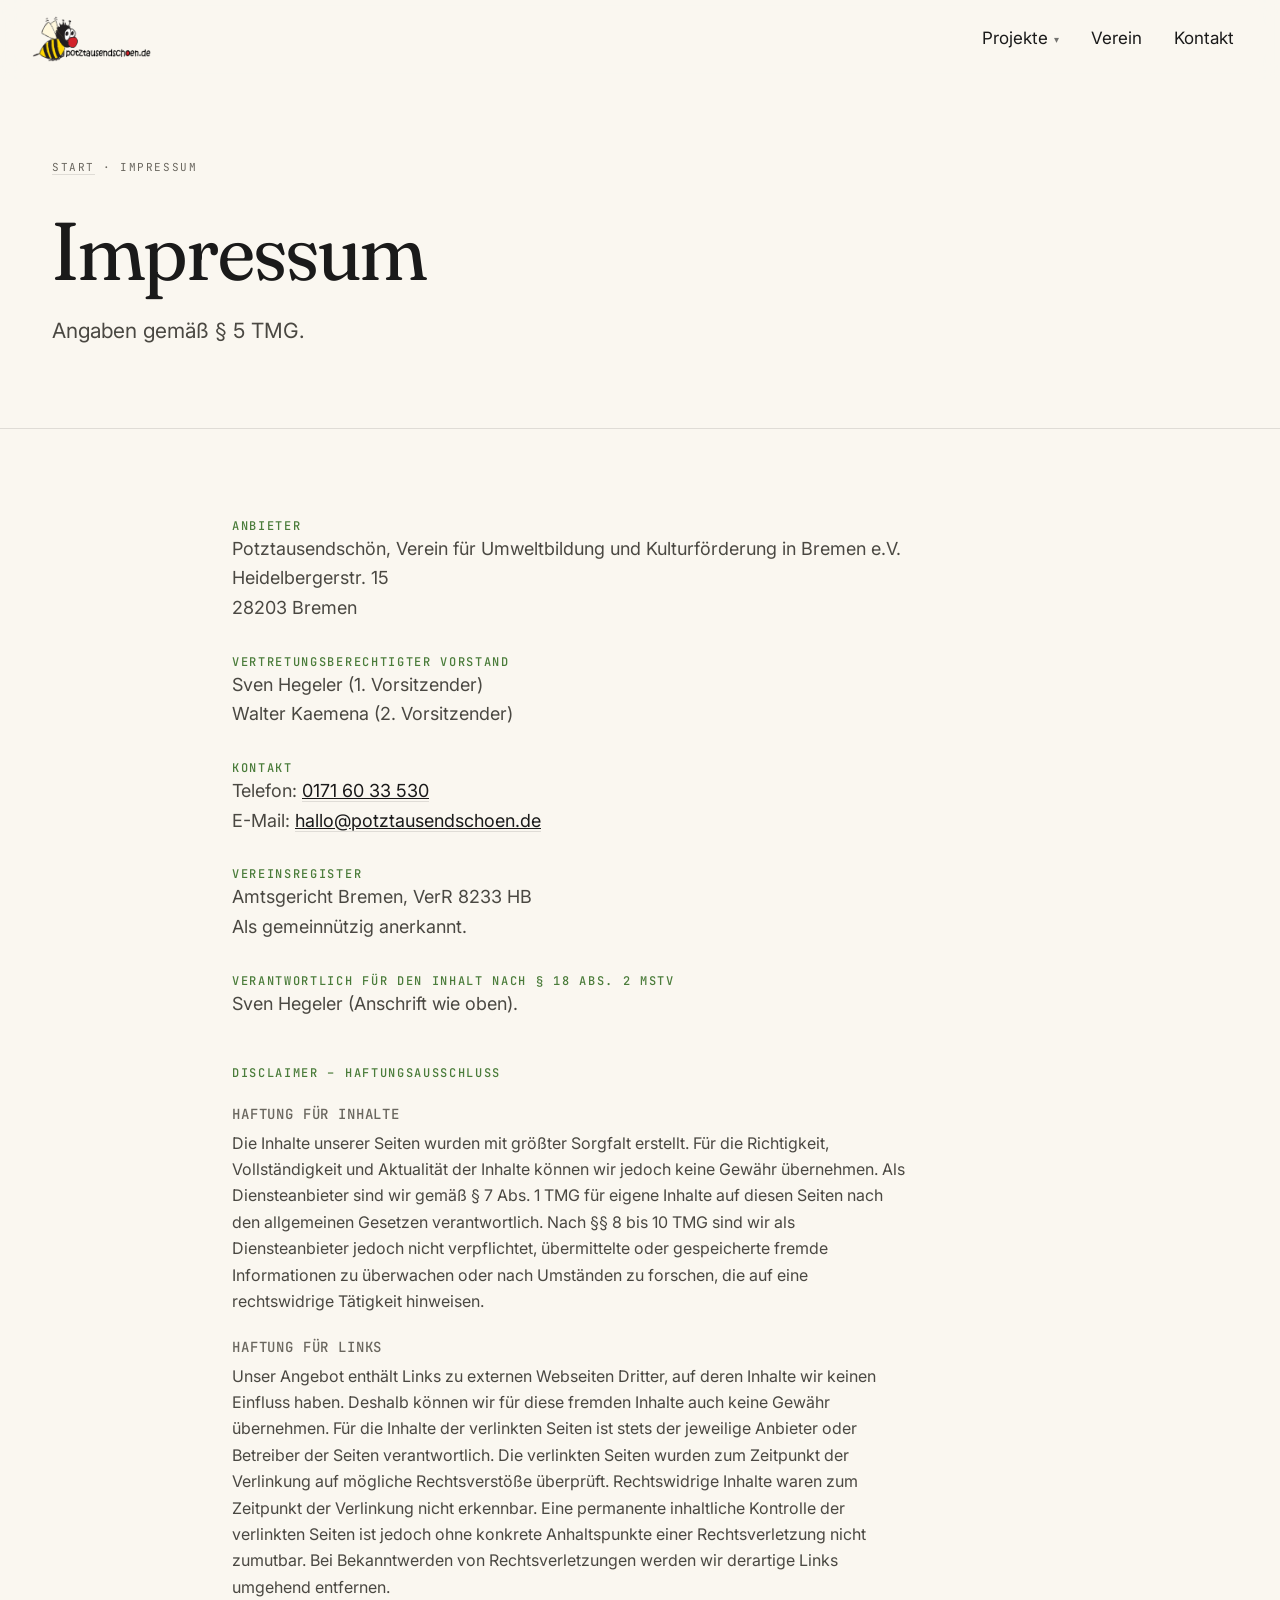
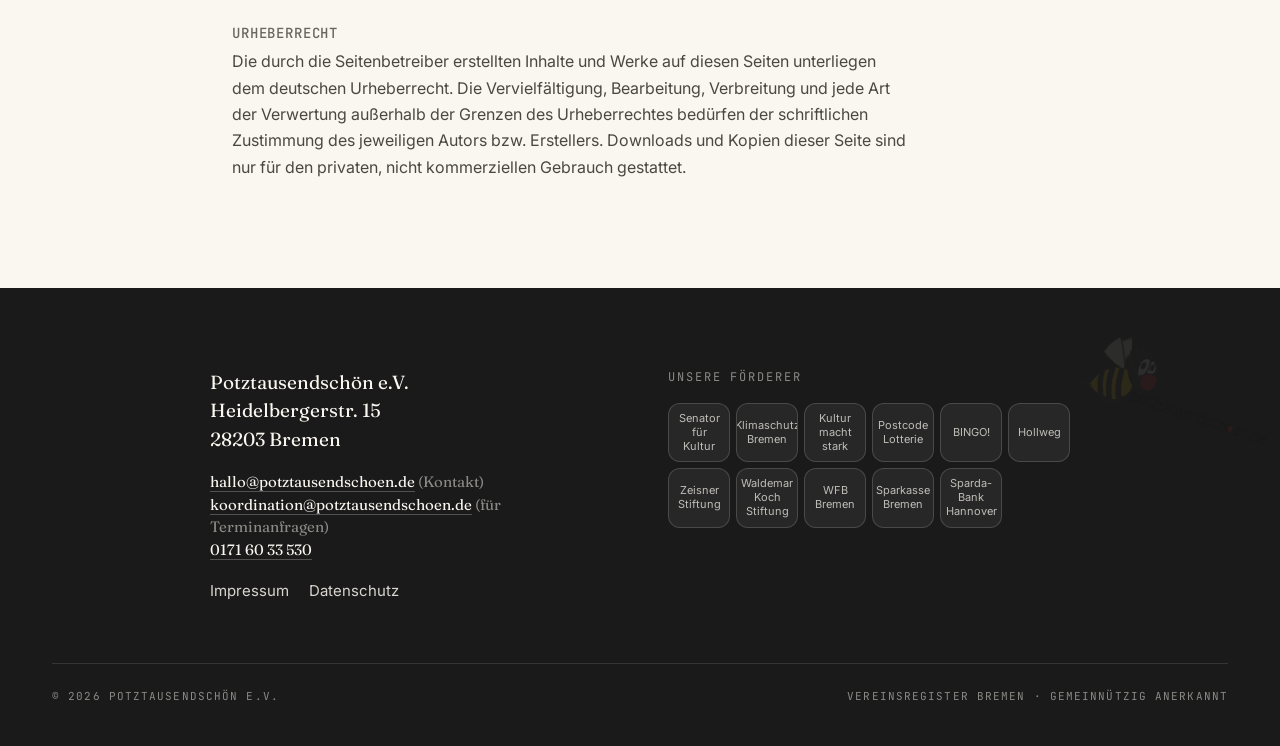
==== commit 82bfd801: "Tabea-Foto eingefügt, Impressum-Adresse auf Heidelbergerstr. 15 geändert Co-Authored-By: Claude Opus" ====
--- a/impressum.html
+++ b/impressum.html
@@ -79,7 +79,7 @@
       <h3 style="font-family:'JetBrains Mono',monospace;font-size:12px;letter-spacing:0.14em;text-transform:uppercase;color:var(--meadow);font-weight:500;margin-top:0">Anbieter</h3>
       <p style="font-size:18px">
         Potztausendschön, Verein für Umweltbildung und Kulturförderung in Bremen e.V.<br/>
-        Strandweg 105<br/>
+        Heidelbergerstr. 15<br/>
         28203 Bremen
       </p>
 
@@ -128,7 +128,7 @@
       <div>
         <address style="font-family:'Fraunces',serif;font-style:normal;font-size:19px;line-height:1.5;color:var(--cream)">
           Potztausendschön e.V.<br/>
-          Strandweg 105<br/>
+          Heidelbergerstr. 15<br/>
           28203 Bremen
         </address>
         <p style="margin-top:18px;font-size:15px;color:rgba(250,247,240,0.78)">
--- a/style.css
+++ b/style.css
@@ -15,7 +15,7 @@
   --line:rgba(26,26,26,0.12);
 }
 *{box-sizing:border-box}
-html,body{margin:0;padding:0}
+html,body{margin:0;padding:0;overflow-x:hidden}
 html{scroll-behavior:smooth;scroll-padding-top:90px}
 body{
   font-family:"Inter",system-ui,sans-serif;
@@ -253,7 +253,7 @@
   margin-bottom:60px;
 }
 @media (max-width:820px){.footer-grid{grid-template-columns:1fr 1fr;gap:40px}}
-@media (max-width:520px){.footer-grid{grid-template-columns:1fr}}
+@media (max-width:520px){.footer-grid{grid-template-columns:1fr !important;gap:40px !important}}
 .footer-grid h4{
   font-family:"JetBrains Mono",monospace;font-size:11px;letter-spacing:0.14em;text-transform:uppercase;
   color:rgba(250,247,240,0.55);margin:0 0 18px;font-weight:500;
@@ -274,18 +274,27 @@
   font-family:"JetBrains Mono",monospace;font-size:11px;letter-spacing:0.1em;color:rgba(250,247,240,0.5);text-transform:uppercase;
 }
 .footer-bee{
-  position:absolute;right:-30px;top:60px;
+  position:absolute;right:0;top:60px;
   width:200px;opacity:0.08;transform:rotate(18deg);pointer-events:none;
 }
 
 /* ============ UTILITIES ============ */
 .split-2{display:grid;grid-template-columns:1fr 1fr;gap:60px;align-items:start}
 .split-2--center{align-items:center}
-@media (max-width:820px){.split-2{grid-template-columns:1fr;gap:40px}}
+@media (max-width:820px){.split-2{grid-template-columns:1fr !important;gap:40px !important}}
 
 .grid-3{display:grid;grid-template-columns:repeat(3,1fr);gap:24px}
 @media (max-width:920px){.grid-3{grid-template-columns:repeat(2,1fr)}}
-@media (max-width:600px){.grid-3{grid-template-columns:1fr}}
+@media (max-width:600px){
+  .grid-3{grid-template-columns:repeat(3,1fr);gap:10px}
+  .grid-3 .card{padding:10px;gap:6px;border-radius:14px;min-width:0}
+  .grid-3 .card h3{font-size:12px;line-height:1.2}
+  .grid-3 .card p{display:none}
+  .grid-3 .card .tag-chip{font-size:9px;padding:2px 6px}
+  .grid-3 .card .card-link{font-size:11px}
+  .grid-3 .card [style*="font-size:34px"]{font-size:22px!important}
+  .grid-3 .card [style*="padding:24px 20px"]{padding:12px 8px!important}
+}
 
 .grid-4{display:grid;grid-template-columns:repeat(4,1fr);gap:20px}
 @media (max-width:960px){.grid-4{grid-template-columns:repeat(2,1fr)}}
@@ -416,10 +425,10 @@
 .filmstrip-thumb.active,.filmstrip-thumb:hover{opacity:1;outline-color:var(--honey-deep)}
 
 /* ============ VIDEO ROW ============ */
-.video-row{display:grid;gap:24px;margin-top:32px}
-.video-row.two{grid-template-columns:1fr 1fr}
+.video-row{display:grid;gap:24px;margin-top:32px;max-width:560px;margin-left:auto;margin-right:auto}
+.video-row.two{grid-template-columns:1fr 1fr;max-width:100%}
 @media (max-width:760px){.video-row.two{grid-template-columns:1fr}}
-.video-note{font-family:"JetBrains Mono",monospace;font-size:10px;letter-spacing:0.07em;color:var(--ink-mute);margin-top:10px;line-height:1.5}
+.video-note{font-family:"JetBrains Mono",monospace;font-size:10px;letter-spacing:0.07em;color:var(--ink-mute);margin-top:10px;line-height:1.5;max-width:800px;margin-left:auto;margin-right:auto}
 .video-ph{
   position:relative;aspect-ratio:16/9;border-radius:20px;overflow:hidden;
   background:var(--ink);border:1px solid var(--line);
@@ -442,9 +451,12 @@
 }
 
 /* ============ TEAM (flip cards) ============ */
-.team-grid{display:grid;grid-template-columns:repeat(4,1fr);gap:20px;margin-top:8px}
-@media (max-width:900px){.team-grid{grid-template-columns:repeat(3,1fr)}}
-@media (max-width:620px){.team-grid{grid-template-columns:repeat(2,1fr)}}
+.team-grid{display:flex;flex-wrap:wrap;justify-content:center;gap:20px;margin-top:8px}
+.team-grid .flip{flex:0 0 calc((100% - 60px) / 4)}
+.team-grid--3 .flip{flex:0 0 calc((100% - 40px) / 3)}
+.team-grid--5 .flip{flex:0 0 calc((100% - 80px) / 5)}
+@media (max-width:900px){.team-grid .flip,.team-grid--5 .flip{flex:0 0 calc((100% - 40px) / 3)}}
+@media (max-width:620px){.team-grid .flip,.team-grid--5 .flip{flex:0 0 calc((100% - 20px) / 2)}}
 .flip{perspective:1000px;cursor:pointer;aspect-ratio:3/4}
 .flip-inner{position:relative;width:100%;height:100%;transition:transform .6s cubic-bezier(.4,.0,.2,1);transform-style:preserve-3d}
 .flip:hover .flip-inner,.flip.flipped .flip-inner{transform:rotateY(180deg)}
@@ -504,6 +516,10 @@
 .sponsors--footer .sp-logo{flex-basis:62px;min-height:40px;padding:8px 10px;background:rgba(250,247,240,0.06);border-color:rgba(250,247,240,0.16)}
 .sponsors--footer .sp-logo img{max-height:28px}
 .sponsors--footer .sp-logo::before{display:none}
+@media (max-width:600px){
+  .sp-logo{flex-basis:calc(50% - 9px);min-height:56px}
+  .sponsors--hero .sp-logo,.sponsors--prog .sp-logo{flex-basis:calc(50% - 9px)}
+}
 .sponsors--footer .sp-logo span{font-size:11px;color:rgba(250,247,240,0.72);font-family:"Inter",sans-serif}
 
 /* ============ CONTACT (one-page) ============ */
@@ -553,7 +569,8 @@
 .why-bottom .why-fig img{aspect-ratio:3/2;object-fit:cover}
 @media (max-width:760px){
   .why-top{grid-template-columns:1fr;gap:24px}
-  .why-portrait img{max-height:60vh;width:auto;margin:0 auto}
+  .why-top>*{min-width:0}
+  .why-portrait img{max-height:60vh;width:auto;max-width:100%;margin:0 auto}
   .why-bottom{grid-template-columns:1fr;gap:24px}
 }
 
